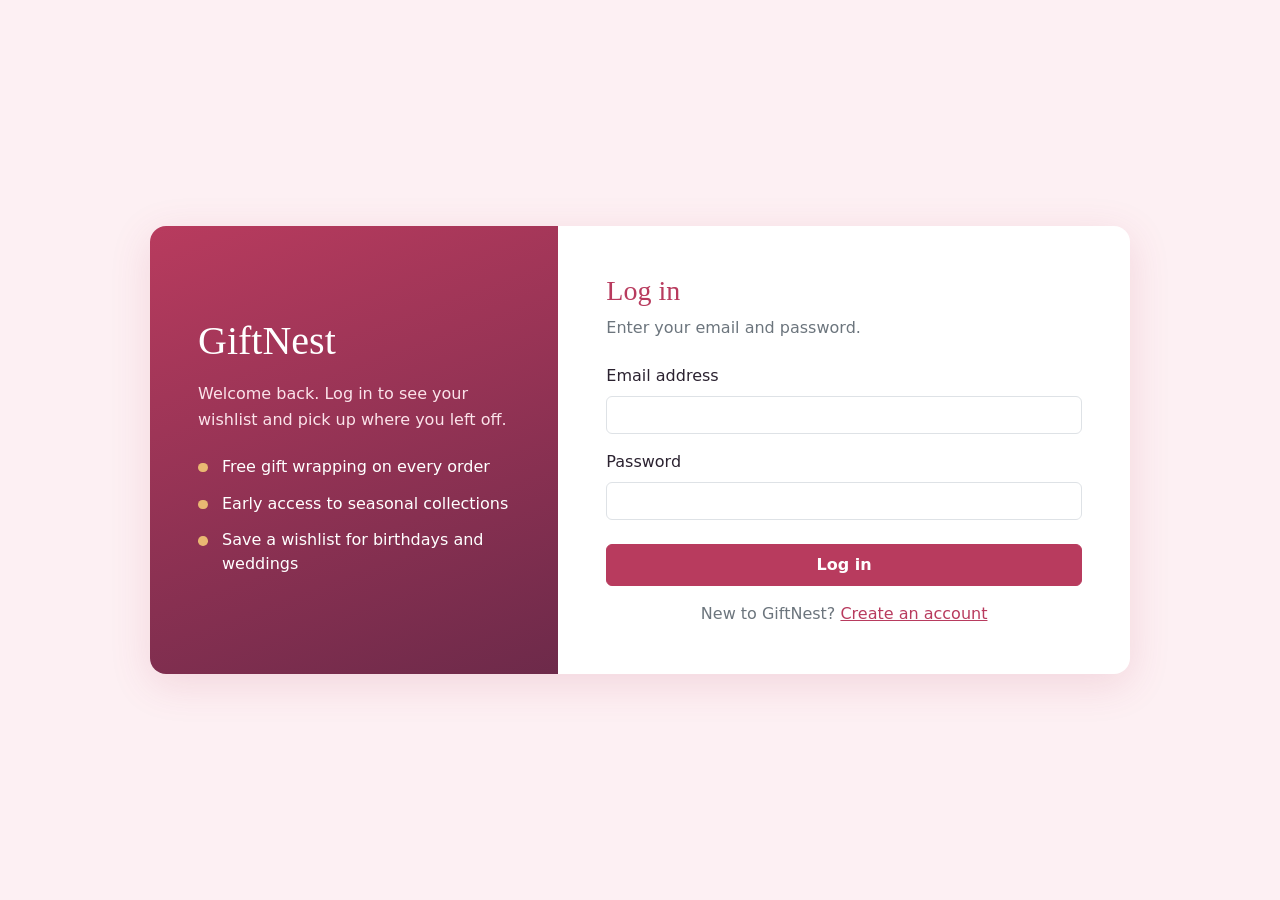
==== index.html @ a3ce05f4 "Rename login.html to index.html" ====
<!DOCTYPE html>
<html lang="en">
<head>
  <meta charset="UTF-8">
  <meta name="viewport" content="width=device-width, initial-scale=1">
  <title>Log in | GiftNest</title>
  <link href="https://cdn.jsdelivr.net/npm/bootstrap@5.3.3/dist/css/bootstrap.min.css" rel="stylesheet">
  <link href="style.css" rel="stylesheet">
</head>
<body>
  <main class="signup-page d-flex align-items-center py-4">
    <div class="container">
      <div class="row g-0 signup-wrapper mx-auto">

        <!-- Left side: brand message -->
        <section class="col-lg-5 brand-panel d-flex flex-column justify-content-center p-4 p-lg-5">
          <h1 class="brand-name">GiftNest</h1>
          <p class="brand-text">Welcome back. Log in to see your wishlist and pick up where you left off.</p>
          <ul class="list-unstyled brand-perks mb-0">
            <li>Free gift wrapping on every order</li>
            <li>Early access to seasonal collections</li>
            <li>Save a wishlist for birthdays and weddings</li>
          </ul>
        </section>

        <!-- Right side: login form -->
        <section class="col-lg-7 form-panel p-4 p-lg-5 d-flex flex-column justify-content-center">
          <h2 class="h3 form-title">Log in</h2>
          <p class="text-secondary mb-4">Enter your email and password.</p>

          <!-- Shown after a successful signup -->
          <div id="signup-success" class="alert alert-success d-none" role="alert">
            Account created! Please log in.
          </div>

          <!-- Shown when no account exists for the email -->
          <div id="no-account" class="alert alert-warning d-none" role="alert">
            We couldn't find an account with that email.
            <a href="signup.html" class="alert-link">Create one here</a>.
          </div>

          <!-- Shown after a successful login -->
          <div id="login-success" class="alert alert-success d-none" role="alert"></div>

          <form id="login-form" novalidate>
            <div class="mb-3">
              <label for="email" class="form-label">Email address</label>
              <input type="email" class="form-control" id="email" required>
              <div class="invalid-feedback">Enter a valid email, like name@example.com.</div>
            </div>

            <div class="mb-4">
              <label for="password" class="form-label">Password</label>
              <input type="password" class="form-control" id="password" required>
              <div class="invalid-feedback" id="password-feedback">Enter your password.</div>
            </div>

            <button type="submit" class="btn btn-gift w-100 py-2">Log in</button>
            <p class="text-center text-secondary mt-3 mb-0">
              New to GiftNest? <a href="signup.html">Create an account</a>
            </p>
          </form>
        </section>

      </div>
    </div>
  </main>

  <script src="https://cdn.jsdelivr.net/npm/bootstrap@5.3.3/dist/js/bootstrap.bundle.min.js"></script>
  <script src="login.js"></script>
</body>
</html>
---- style.css ----
:root {
  --rose: #b83b5e;
  --rose-dark: #962f4c;
  --blush: #fdf0f3;
  --gold: #e9b872;
  --ink: #2b2230;
}

body {
  font-family: "Segoe UI", system-ui, sans-serif;
  color: var(--ink);
  background: var(--blush);
}

.signup-page {
  min-height: 100vh;
}

.signup-wrapper {
  max-width: 980px;
  border-radius: 1rem;
  overflow: hidden;
  background: #fff;
  box-shadow: 0 10px 40px rgba(184, 59, 94, 0.15);
}

/* Left brand panel */
.brand-panel {
  background: linear-gradient(160deg, var(--rose) 0%, #6d2a4a 100%);
  color: #fff;
}

.brand-name {
  font-family: Georgia, "Times New Roman", serif;
  font-size: 2.5rem;
  margin-bottom: 1rem;
}

.brand-text {
  color: #fbe3ea;
  line-height: 1.6;
}

.brand-perks li {
  padding: 0.4rem 0 0.4rem 1.5rem;
  position: relative;
}

.brand-perks li::before {
  content: "";
  position: absolute;
  left: 0;
  top: 0.9rem;
  width: 0.6rem;
  height: 0.6rem;
  border-radius: 50%;
  background: var(--gold);
}

/* Right form panel */
.form-title {
  font-family: Georgia, "Times New Roman", serif;
  color: var(--rose);
}

.form-control:focus,
.form-select:focus,
.form-check-input:focus {
  border-color: var(--rose);
  box-shadow: 0 0 0 0.2rem rgba(184, 59, 94, 0.2);
}

.form-check-input:checked {
  background-color: var(--rose);
  border-color: var(--rose);
}

.btn-gift {
  background: var(--rose);
  border-color: var(--rose);
  color: #fff;
  font-weight: 600;
}

.btn-gift:hover {
  background: var(--rose-dark);
  border-color: var(--rose-dark);
  color: #fff;
}

a {
  color: var(--rose);
}
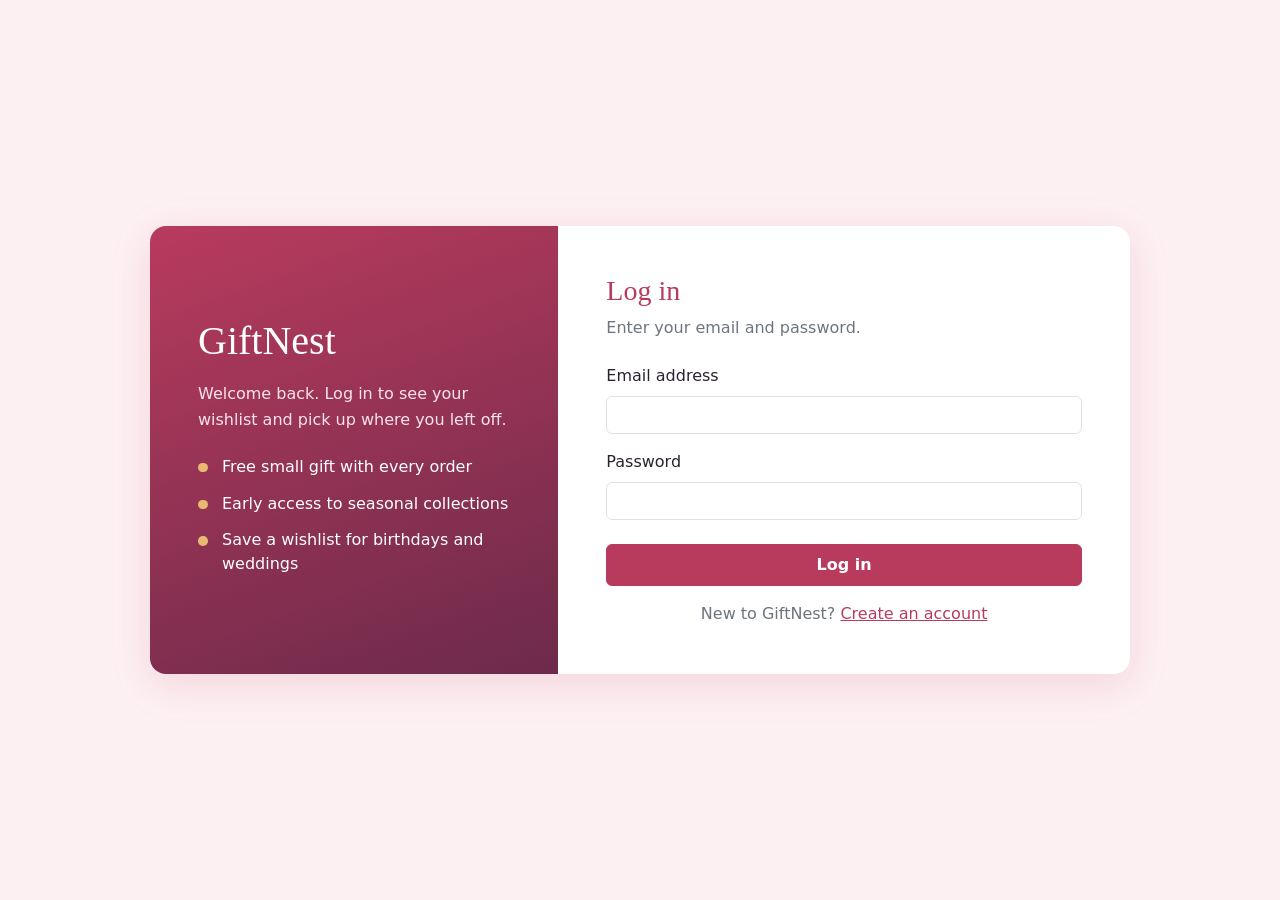
==== commit 5b0c4a5d: "Update index.html" ====
--- a/index.html
+++ b/index.html
@@ -17,7 +17,7 @@
           <h1 class="brand-name">GiftNest</h1>
           <p class="brand-text">Welcome back. Log in to see your wishlist and pick up where you left off.</p>
           <ul class="list-unstyled brand-perks mb-0">
-            <li>Free gift wrapping on every order</li>
+            <li>Free small gift with every order</li>
             <li>Early access to seasonal collections</li>
             <li>Save a wishlist for birthdays and weddings</li>
           </ul>
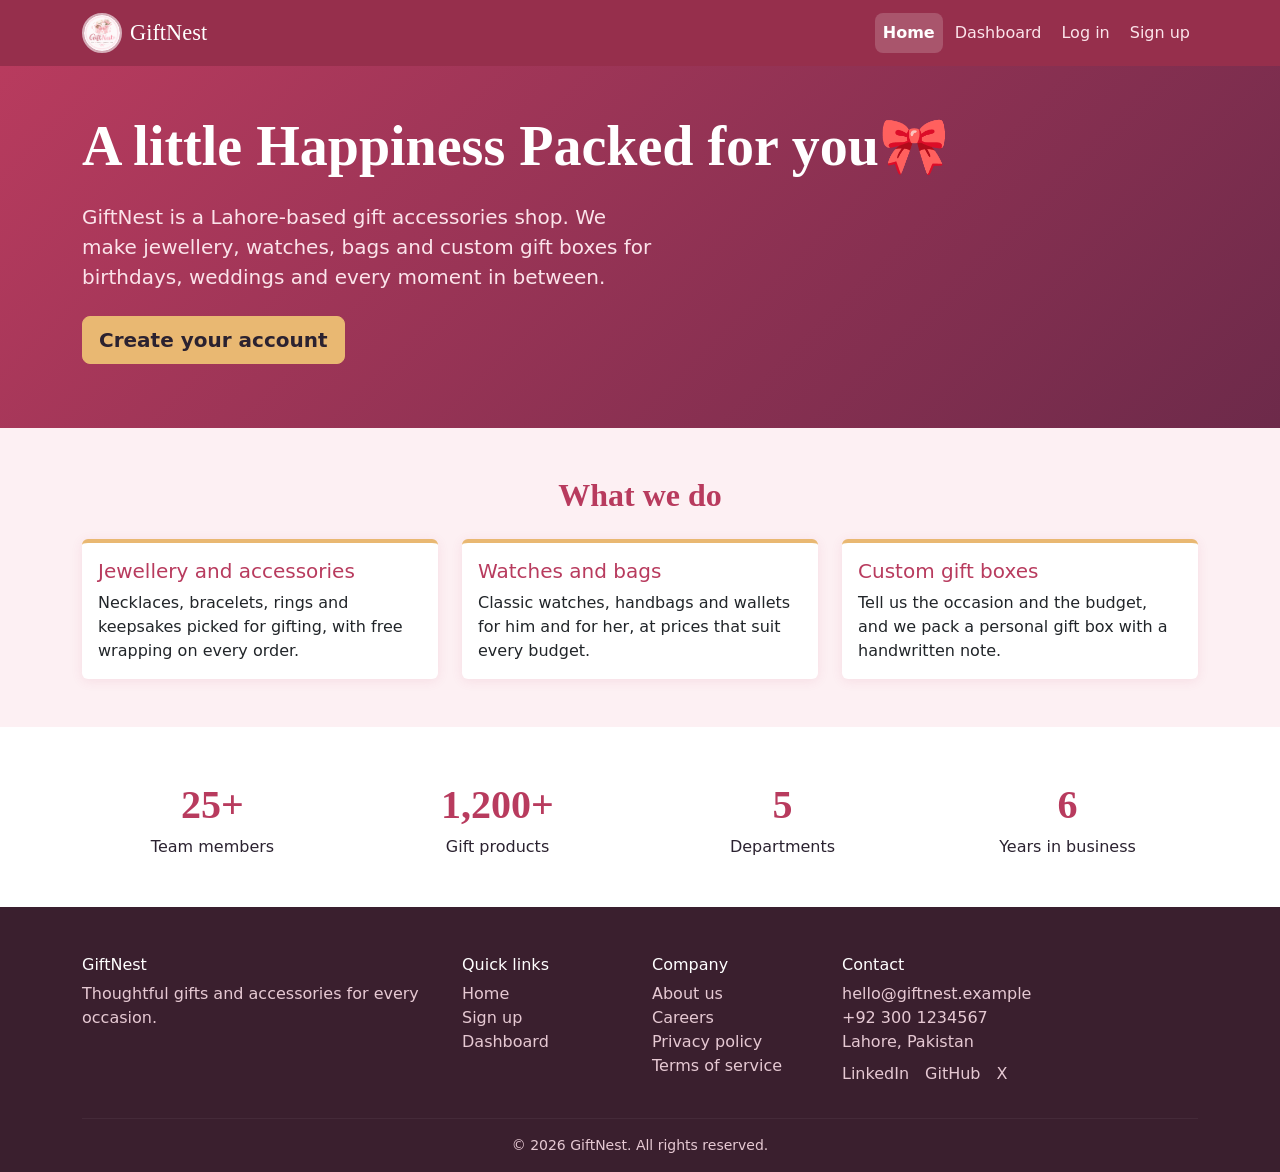
==== commit 22842eb0: "Initial commit" ====
--- a/index.html
+++ b/index.html
@@ -1,72 +1,132 @@
-<!DOCTYPE html>
-<html lang="en">
-<head>
-  <meta charset="UTF-8">
-  <meta name="viewport" content="width=device-width, initial-scale=1">
-  <title>Log in | GiftNest</title>
-  <link href="https://cdn.jsdelivr.net/npm/bootstrap@5.3.3/dist/css/bootstrap.min.css" rel="stylesheet">
-  <link href="style.css" rel="stylesheet">
-</head>
-<body>
-  <main class="signup-page d-flex align-items-center py-4">
-    <div class="container">
-      <div class="row g-0 signup-wrapper mx-auto">
-
-        <!-- Left side: brand message -->
-        <section class="col-lg-5 brand-panel d-flex flex-column justify-content-center p-4 p-lg-5">
-          <h1 class="brand-name">GiftNest</h1>
-          <p class="brand-text">Welcome back. Log in to see your wishlist and pick up where you left off.</p>
-          <ul class="list-unstyled brand-perks mb-0">
-            <li>Free small gift with every order</li>
-            <li>Early access to seasonal collections</li>
-            <li>Save a wishlist for birthdays and weddings</li>
-          </ul>
-        </section>
-
-        <!-- Right side: login form -->
-        <section class="col-lg-7 form-panel p-4 p-lg-5 d-flex flex-column justify-content-center">
-          <h2 class="h3 form-title">Log in</h2>
-          <p class="text-secondary mb-4">Enter your email and password.</p>
-
-          <!-- Shown after a successful signup -->
-          <div id="signup-success" class="alert alert-success d-none" role="alert">
-            Account created! Please log in.
-          </div>
-
-          <!-- Shown when no account exists for the email -->
-          <div id="no-account" class="alert alert-warning d-none" role="alert">
-            We couldn't find an account with that email.
-            <a href="signup.html" class="alert-link">Create one here</a>.
-          </div>
-
-          <!-- Shown after a successful login -->
-          <div id="login-success" class="alert alert-success d-none" role="alert"></div>
-
-          <form id="login-form" novalidate>
-            <div class="mb-3">
-              <label for="email" class="form-label">Email address</label>
-              <input type="email" class="form-control" id="email" required>
-              <div class="invalid-feedback">Enter a valid email, like name@example.com.</div>
-            </div>
-
-            <div class="mb-4">
-              <label for="password" class="form-label">Password</label>
-              <input type="password" class="form-control" id="password" required>
-              <div class="invalid-feedback" id="password-feedback">Enter your password.</div>
-            </div>
-
-            <button type="submit" class="btn btn-gift w-100 py-2">Log in</button>
-            <p class="text-center text-secondary mt-3 mb-0">
-              New to GiftNest? <a href="signup.html">Create an account</a>
-            </p>
-          </form>
-        </section>
-
-      </div>
-    </div>
-  </main>
-
-  <script src="https://cdn.jsdelivr.net/npm/bootstrap@5.3.3/dist/js/bootstrap.bundle.min.js"></script>
-  <script src="login.js"></script>
-</body>
-</html>
+<!DOCTYPE html>
+<html lang="en">
+<head>
+  <meta charset="UTF-8">
+  <meta name="viewport" content="width=device-width, initial-scale=1">
+  <title>Home | GiftNest</title>
+  <link href="https://cdn.jsdelivr.net/npm/bootstrap@5.3.3/dist/css/bootstrap.min.css" rel="stylesheet">
+  <link href="style.css" rel="stylesheet">
+</head>
+<body class="d-flex flex-column min-vh-100">
+
+  <header>
+    <nav class="navbar navbar-expand-lg navbar-gift">
+      <div class="container">
+        <a class="navbar-brand d-flex align-items-center gap-2" href="index.html">
+         <img src="logo.png" alt="GiftNest logo" class="brand-logo"> GiftNest
+        </a>
+        <button class="navbar-toggler" type="button" data-bs-toggle="collapse" data-bs-target="#mainMenu" aria-controls="mainMenu" aria-expanded="false" aria-label="Toggle navigation">
+          <span class="navbar-toggler-icon"></span>
+        </button>
+        <div class="collapse navbar-collapse" id="mainMenu">
+          <ul class="navbar-nav ms-auto gap-lg-1">
+            <li class="nav-item"><a class="nav-link active" aria-current="page" href="index.html">Home</a></li>
+            <li class="nav-item"><a class="nav-link" href="dashboard.html">Dashboard</a></li>
+            <li class="nav-item"><a class="nav-link" href="login.html">Log in</a></li>
+            <li class="nav-item"><a class="nav-link" href="signup.html">Sign up</a></li>
+          </ul>
+        </div>
+      </div>
+    </nav>
+  </header>
+
+  <main class="flex-grow-1">
+
+    <!-- Hero -->
+    <section class="hero">
+      <div class="container">
+        <h1 class="display-4">A little Happiness Packed for you🎀 </h1>
+        <p class="lead my-4">GiftNest is a Lahore-based gift accessories shop. We make jewellery, watches, bags and custom gift boxes for birthdays, weddings and every moment in between.</p>
+        <a href="signup.html" class="btn btn-gold btn-lg">Create your account</a>
+      </div>
+    </section>
+
+    <!-- Services -->
+    <section class="py-5">
+      <div class="container">
+        <h2 class="section-title text-center mb-4">What we do</h2>
+        <div class="row g-4">
+          <div class="col-12 col-md-6 col-lg-4">
+            <article class="card service-card h-100">
+              <div class="card-body">
+                <h3 class="card-title h5">Jewellery and accessories</h3>
+                <p class="card-text">Necklaces, bracelets, rings and keepsakes picked for gifting, with free wrapping on every order.</p>
+              </div>
+            </article>
+          </div>
+          <div class="col-12 col-md-6 col-lg-4">
+            <article class="card service-card h-100">
+              <div class="card-body">
+                <h3 class="card-title h5">Watches and bags</h3>
+                <p class="card-text">Classic watches, handbags and wallets for him and for her, at prices that suit every budget.</p>
+              </div>
+            </article>
+          </div>
+          <div class="col-12 col-md-6 col-lg-4">
+            <article class="card service-card h-100">
+              <div class="card-body">
+                <h3 class="card-title h5">Custom gift boxes</h3>
+                <p class="card-text">Tell us the occasion and the budget, and we pack a personal gift box with a handwritten note.</p>
+              </div>
+            </article>
+          </div>
+        </div>
+      </div>
+    </section>
+
+    <!-- Numbers -->
+    <section class="stats py-5">
+      <div class="container">
+        <div class="row g-4 text-center">
+          <div class="col-6 col-md-3"><div class="stat-number">25+</div><div>Team members</div></div>
+          <div class="col-6 col-md-3"><div class="stat-number">1,200+</div><div>Gift products</div></div>
+          <div class="col-6 col-md-3"><div class="stat-number">5</div><div>Departments</div></div>
+          <div class="col-6 col-md-3"><div class="stat-number">6</div><div>Years in business</div></div>
+        </div>
+      </div>
+    </section>
+
+  </main>
+
+  <footer class="site-footer pt-5 pb-3">
+    <div class="container">
+      <div class="row g-4">
+        <div class="col-12 col-lg-4">
+          <h2>GiftNest</h2>
+          <p>Thoughtful gifts and accessories for every occasion.</p>
+        </div>
+        <div class="col-6 col-md-3 col-lg-2">
+          <h2>Quick links</h2>
+          <ul class="list-unstyled">
+            <li><a href="index.html">Home</a></li>
+            <li><a href="signup.html">Sign up</a></li>
+            <li><a href="dashboard.html">Dashboard</a></li>
+          </ul>
+        </div>
+        <div class="col-6 col-md-3 col-lg-2">
+          <h2>Company</h2>
+          <ul class="list-unstyled">
+            <li><a href="#">About us</a></li>
+            <li><a href="#">Careers</a></li>
+            <li><a href="#">Privacy policy</a></li>
+            <li><a href="#">Terms of service</a></li>
+          </ul>
+        </div>
+        <div class="col-12 col-md-6 col-lg-4">
+          <h2>Contact</h2>
+          <address class="mb-2">hello@giftnest.example<br>+92 300 1234567<br>Lahore, Pakistan</address>
+          <div class="d-flex gap-3">
+            <a href="https://www.linkedin.com" target="_blank" rel="noopener">LinkedIn</a>
+            <a href="https://github.com" target="_blank" rel="noopener">GitHub</a>
+            <a href="https://x.com" target="_blank" rel="noopener">X</a>
+          </div>
+        </div>
+      </div>
+      <hr class="mt-4">
+      <p class="text-center small mb-0">&copy; 2026 GiftNest. All rights reserved.</p>
+    </div>
+  </footer>
+
+  <script src="https://cdn.jsdelivr.net/npm/bootstrap@5.3.3/dist/js/bootstrap.bundle.min.js"></script>
+</body>
+</html>
--- a/style.css
+++ b/style.css
@@ -1,93 +1,191 @@
-:root {
-  --rose: #b83b5e;
-  --rose-dark: #962f4c;
-  --blush: #fdf0f3;
-  --gold: #e9b872;
-  --ink: #2b2230;
-}
-
-body {
-  font-family: "Segoe UI", system-ui, sans-serif;
-  color: var(--ink);
-  background: var(--blush);
-}
-
-.signup-page {
-  min-height: 100vh;
-}
-
-.signup-wrapper {
-  max-width: 980px;
-  border-radius: 1rem;
-  overflow: hidden;
-  background: #fff;
-  box-shadow: 0 10px 40px rgba(184, 59, 94, 0.15);
-}
-
-/* Left brand panel */
-.brand-panel {
-  background: linear-gradient(160deg, var(--rose) 0%, #6d2a4a 100%);
-  color: #fff;
-}
-
-.brand-name {
-  font-family: Georgia, "Times New Roman", serif;
-  font-size: 2.5rem;
-  margin-bottom: 1rem;
-}
-
-.brand-text {
-  color: #fbe3ea;
-  line-height: 1.6;
-}
-
-.brand-perks li {
-  padding: 0.4rem 0 0.4rem 1.5rem;
-  position: relative;
-}
-
-.brand-perks li::before {
-  content: "";
-  position: absolute;
-  left: 0;
-  top: 0.9rem;
-  width: 0.6rem;
-  height: 0.6rem;
-  border-radius: 50%;
-  background: var(--gold);
-}
-
-/* Right form panel */
-.form-title {
-  font-family: Georgia, "Times New Roman", serif;
-  color: var(--rose);
-}
-
-.form-control:focus,
-.form-select:focus,
-.form-check-input:focus {
-  border-color: var(--rose);
-  box-shadow: 0 0 0 0.2rem rgba(184, 59, 94, 0.2);
-}
-
-.form-check-input:checked {
-  background-color: var(--rose);
-  border-color: var(--rose);
-}
-
-.btn-gift {
-  background: var(--rose);
-  border-color: var(--rose);
-  color: #fff;
-  font-weight: 600;
-}
-
-.btn-gift:hover {
-  background: var(--rose-dark);
-  border-color: var(--rose-dark);
-  color: #fff;
-}
-
-a {
-  color: var(--rose);
+:root {
+  --rose: #b83b5e;
+  --rose-dark: #962f4c;
+  --blush: #fdf0f3;
+  --gold: #e9b872;
+  --ink: #2b2230;
+}
+
+body {
+  font-family: "Segoe UI", system-ui, sans-serif;
+  color: var(--ink);
+  background: var(--blush);
+}
+
+a { color: var(--rose); }
+
+/* ---------- Navbar ---------- */
+.navbar-gift { background: var(--rose-dark); }
+.navbar-gift .navbar-brand {
+  color: #fff;
+  font-family: Georgia, "Times New Roman", serif;
+  font-size: 1.4rem;
+}
+.navbar-gift .nav-link {
+  color: #fbe3ea;
+  padding: 0.5rem 1rem;
+  border-radius: 0.5rem;
+}
+.navbar-gift .nav-link:hover { color: #fff; }
+.navbar-gift .nav-link.active {
+  color: #fff;
+  background: rgba(255, 255, 255, 0.18);
+  font-weight: 600;
+}
+.navbar-gift .navbar-toggler { border-color: rgba(255, 255, 255, 0.5); }
+.navbar-gift .navbar-toggler-icon {
+  background-image: url("data:image/svg+xml,%3csvg xmlns='http://www.w3.org/2000/svg' viewBox='0 0 30 30'%3e%3cpath stroke='rgba%28255,255,255,0.9%29' stroke-linecap='round' stroke-miterlimit='10' stroke-width='2' d='M4 7h22M4 15h22M4 23h22'/%3e%3c/svg%3e");
+}
+.brand-logo {
+  height: 40px;
+  width: 40px;
+  border-radius: 50%;
+  object-fit: cover;
+  border: 2px solid rgba(255, 255, 255, 0.6);
+}
+
+/* ---------- Buttons ---------- */
+.btn-gift {
+  background: var(--rose);
+  border-color: var(--rose);
+  color: #fff;
+  font-weight: 600;
+}
+.btn-gift:hover {
+  background: var(--rose-dark);
+  border-color: var(--rose-dark);
+  color: #fff;
+}
+.btn-gold {
+  background: var(--gold);
+  border-color: var(--gold);
+  color: var(--ink);
+  font-weight: 600;
+}
+.btn-gold:hover {
+  background: #dca75b;
+  border-color: #dca75b;
+  color: var(--ink);
+}
+
+/* ---------- Home page ---------- */
+.hero {
+  background: linear-gradient(135deg, var(--rose) 0%, #6d2a4a 100%);
+  color: #fff;
+  padding: 3rem 0 4rem;
+}
+.hero h1 {
+  font-family: Georgia, "Times New Roman", serif;
+  font-weight: 700;
+  line-height: 1.15;
+}
+.hero p { max-width: 36rem; color: #fbe3ea; }
+
+.section-title {
+  font-family: Georgia, "Times New Roman", serif;
+  color: var(--rose);
+  font-weight: 700;
+}
+.service-card {
+  border: 0;
+  border-top: 4px solid var(--gold);
+  box-shadow: 0 2px 12px rgba(184, 59, 94, 0.1);
+}
+.service-card .card-title { color: var(--rose); }
+
+.stats { background: #fff; }
+.stat-number {
+  font-family: Georgia, "Times New Roman", serif;
+  font-size: 2.5rem;
+  font-weight: 700;
+  color: var(--rose);
+}
+
+/* ---------- Login and signup pages ---------- */
+.auth-page { padding: 2rem 0; }
+.auth-wrapper {
+  max-width: 980px;
+  border-radius: 1rem;
+  overflow: hidden;
+  background: #fff;
+  box-shadow: 0 10px 40px rgba(184, 59, 94, 0.15);
+}
+.brand-panel {
+  background: linear-gradient(160deg, var(--rose) 0%, #6d2a4a 100%);
+  color: #fff;
+}
+.brand-name {
+  font-family: Georgia, "Times New Roman", serif;
+  font-size: 2.5rem;
+  margin-bottom: 1rem;
+}
+.brand-text { color: #fbe3ea; line-height: 1.6; }
+.brand-perks li {
+  padding: 0.4rem 0 0.4rem 1.5rem;
+  position: relative;
+}
+.brand-perks li::before {
+  content: "";
+  position: absolute;
+  left: 0;
+  top: 0.9rem;
+  width: 0.6rem;
+  height: 0.6rem;
+  border-radius: 50%;
+  background: var(--gold);
+}
+.form-title {
+  font-family: Georgia, "Times New Roman", serif;
+  color: var(--rose);
+}
+.form-control:focus,
+.form-select:focus,
+.form-check-input:focus {
+  border-color: var(--rose);
+  box-shadow: 0 0 0 0.2rem rgba(184, 59, 94, 0.2);
+}
+.form-check-input:checked {
+  background-color: var(--rose);
+  border-color: var(--rose);
+}
+
+/* ---------- Dashboard ---------- */
+.summary-card {
+  border: 0;
+  border-left: 5px solid var(--gold);
+  box-shadow: 0 2px 12px rgba(184, 59, 94, 0.1);
+}
+.summary-card .count {
+  font-size: 2rem;
+  font-weight: 700;
+  color: var(--rose);
+}
+.table thead th {
+  background: var(--rose);
+  color: #fff;
+  white-space: nowrap;
+}
+.table td { white-space: nowrap; }
+
+/* ---------- Footer ---------- */
+.site-footer { background: #3a1f2e; color: #e6c9d3; }
+.site-footer h2 { color: #fff; font-size: 1rem; }
+.site-footer a { color: #e6c9d3; text-decoration: none; }
+.site-footer a:hover { color: #fff; text-decoration: underline; }
+.site-footer hr { border-color: rgba(255, 255, 255, 0.2); }
+
+/* Tablets and phones */
+@media (max-width: 991.98px) {
+  .hero { padding: 2.5rem 0 3rem; }
+  .hero h1 { font-size: 2.5rem; }
+}
+
+@media (max-width: 575.98px) {
+  .hero { padding: 2rem 0 2.5rem; }
+  .hero h1 { font-size: 1.9rem; }
+  .hero .lead { font-size: 1rem; margin: 1rem 0 !important; }
+  .hero .btn { width: 100%; }
+  .brand-logo { height: 34px; width: 34px; }
+  .navbar-gift .navbar-brand { font-size: 1.2rem; }
+  .stat-number { font-size: 2rem; }
 }
